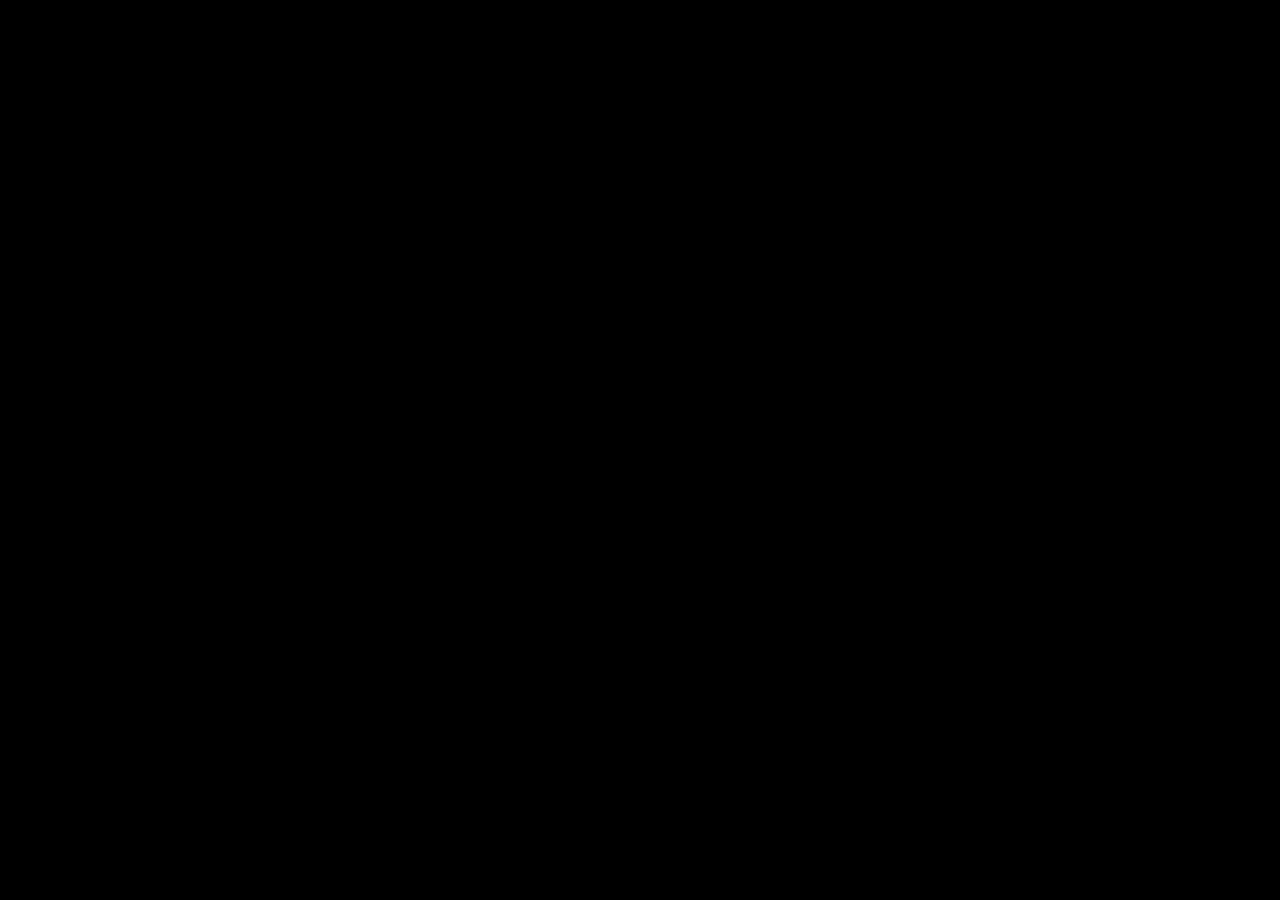
==== index.html @ 4afe07ca "Gridline web build: new app icon Co-Authored-By: Claude Opus 5.5 <noreply@anthropic.com>" ====
<!DOCTYPE html>
<html lang="en">
	<head>
		<meta charset="utf-8">
		<meta name="viewport" content="width=device-width, user-scalable=no, initial-scale=1.0">
		<title>Gridline</title>
		<style>
html, body, #canvas {
	margin: 0;
	padding: 0;
	border: 0;
}

body {
	color: white;
	background-color: black;
	overflow: hidden;
	touch-action: none;
}

#canvas {
	display: block;
}

#canvas:focus {
	outline: none;
}

#status, #status-splash, #status-progress {
	position: absolute;
	left: 0;
	right: 0;
}

#status, #status-splash {
	top: 0;
	bottom: 0;
}

#status {
	background-color: #15151e;
	display: flex;
	flex-direction: column;
	justify-content: center;
	align-items: center;
	visibility: hidden;
}

#status-splash {
	max-height: 100%;
	max-width: 100%;
	margin: auto;
}

#status-splash.show-image--false {
	display: none;
}

#status-splash.fullsize--true {
	height: 100%;
	width: 100%;
	object-fit: contain;
}

#status-splash.use-filter--false {
	image-rendering: pixelated;
}

#status-progress, #status-notice {
	display: none;
}

#status-progress {
	bottom: 10%;
	width: 50%;
	margin: 0 auto;
}

#status-notice {
	background-color: #5b3943;
	border-radius: 0.5rem;
	border: 1px solid #9b3943;
	color: #e0e0e0;
	font-family: 'Noto Sans', 'Droid Sans', Arial, sans-serif;
	line-height: 1.3;
	margin: 0 2rem;
	overflow: hidden;
	padding: 1rem;
	text-align: center;
	z-index: 1;
}
		</style>
		<link id="-gd-engine-icon" rel="icon" type="image/png" href="index.icon.png" />
<link rel="apple-touch-icon" href="index.apple-touch-icon.png"/>
<link rel="manifest" href="index.manifest.json">

	</head>
	<body>
		<canvas id="canvas">
			Your browser does not support the canvas tag.
		</canvas>

		<noscript>
			Your browser does not support JavaScript.
		</noscript>

		<div id="status">
			<img id="status-splash" class="show-image--true fullsize--true use-filter--true" src="index.png" alt="">
			<progress id="status-progress"></progress>
			<div id="status-notice"></div>
		</div>

		<script src="index.js"></script>
		<script>
const GODOT_CONFIG = {"args":[],"canvasResizePolicy":2,"emscriptenPoolSize":8,"ensureCrossOriginIsolationHeaders":true,"executable":"index","experimentalVK":false,"fileSizes":{"index.pck":42041824,"index.wasm":39514754},"focusCanvas":true,"gdextensionLibs":[],"godotPoolSize":4,"serviceWorker":"index.service.worker.js"};
const GODOT_THREADS_ENABLED = false;
const engine = new Engine(GODOT_CONFIG);

(function () {
	const statusOverlay = document.getElementById('status');
	const statusProgress = document.getElementById('status-progress');
	const statusNotice = document.getElementById('status-notice');

	let initializing = true;
	let statusMode = '';

	function setStatusMode(mode) {
		if (statusMode === mode || !initializing) {
			return;
		}
		if (mode === 'hidden') {
			statusOverlay.remove();
			initializing = false;
			return;
		}
		statusOverlay.style.visibility = 'visible';
		statusProgress.style.display = mode === 'progress' ? 'block' : 'none';
		statusNotice.style.display = mode === 'notice' ? 'block' : 'none';
		statusMode = mode;
	}

	function setStatusNotice(text) {
		while (statusNotice.lastChild) {
			statusNotice.removeChild(statusNotice.lastChild);
		}
		const lines = text.split('\n');
		lines.forEach((line) => {
			statusNotice.appendChild(document.createTextNode(line));
			statusNotice.appendChild(document.createElement('br'));
		});
	}

	function displayFailureNotice(err) {
		console.error(err);
		if (err instanceof Error) {
			setStatusNotice(err.message);
		} else if (typeof err === 'string') {
			setStatusNotice(err);
		} else {
			setStatusNotice('An unknown error occurred.');
		}
		setStatusMode('notice');
		initializing = false;
	}

	const missing = Engine.getMissingFeatures({
		threads: GODOT_THREADS_ENABLED,
	});

	if (missing.length !== 0) {
		if (GODOT_CONFIG['serviceWorker'] && GODOT_CONFIG['ensureCrossOriginIsolationHeaders'] && 'serviceWorker' in navigator) {
			let serviceWorkerRegistrationPromise;
			try {
				serviceWorkerRegistrationPromise = navigator.serviceWorker.getRegistration();
			} catch (err) {
				serviceWorkerRegistrationPromise = Promise.reject(new Error('Service worker registration failed.'));
			}
			// There's a chance that installing the service worker would fix the issue
			Promise.race([
				serviceWorkerRegistrationPromise.then((registration) => {
					if (registration != null) {
						return Promise.reject(new Error('Service worker already exists.'));
					}
					return registration;
				}).then(() => engine.installServiceWorker()),
				// For some reason, `getRegistration()` can stall
				new Promise((resolve) => {
					setTimeout(() => resolve(), 2000);
				}),
			]).then(() => {
				// Reload if there was no error.
				window.location.reload();
			}).catch((err) => {
				console.error('Error while registering service worker:', err);
			});
		} else {
			// Display the message as usual
			const missingMsg = 'Error\nThe following features required to run Godot projects on the Web are missing:\n';
			displayFailureNotice(missingMsg + missing.join('\n'));
		}
	} else {
		setStatusMode('progress');
		engine.startGame({
			'onProgress': function (current, total) {
				if (current > 0 && total > 0) {
					statusProgress.value = current;
					statusProgress.max = total;
				} else {
					statusProgress.removeAttribute('value');
					statusProgress.removeAttribute('max');
				}
			},
		}).then(() => {
			setStatusMode('hidden');
		}, displayFailureNotice);
	}
}());
		</script>
	</body>
</html>
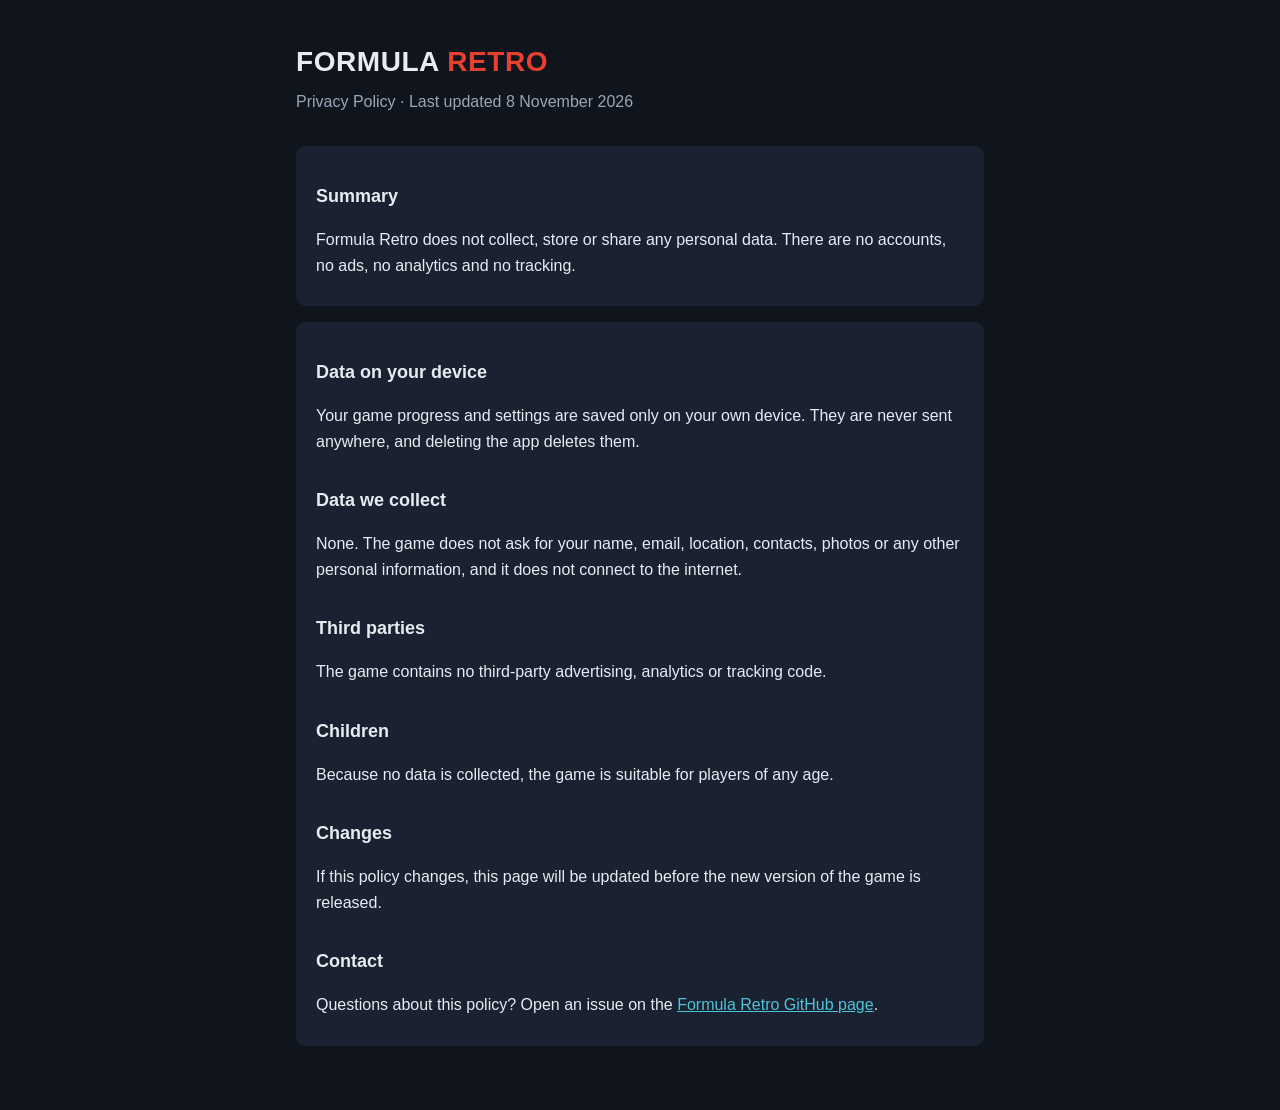
==== commit 16677d84: "Replace the web game with the privacy policy page Co-Authored-By: Claude Opus 5.5 <noreply@anthropic" ====
--- a/index.html
+++ b/index.html
@@ -1,221 +1,25 @@
-<!DOCTYPE html>
-<html lang="en">
-	<head>
-		<meta charset="utf-8">
-		<meta name="viewport" content="width=device-width, user-scalable=no, initial-scale=1.0">
-		<title>Gridline</title>
-		<style>
-html, body, #canvas {
-	margin: 0;
-	padding: 0;
-	border: 0;
-}
-
-body {
-	color: white;
-	background-color: black;
-	overflow: hidden;
-	touch-action: none;
-}
-
-#canvas {
-	display: block;
-}
-
-#canvas:focus {
-	outline: none;
-}
-
-#status, #status-splash, #status-progress {
-	position: absolute;
-	left: 0;
-	right: 0;
-}
-
-#status, #status-splash {
-	top: 0;
-	bottom: 0;
-}
-
-#status {
-	background-color: #15151e;
-	display: flex;
-	flex-direction: column;
-	justify-content: center;
-	align-items: center;
-	visibility: hidden;
-}
-
-#status-splash {
-	max-height: 100%;
-	max-width: 100%;
-	margin: auto;
-}
-
-#status-splash.show-image--false {
-	display: none;
-}
-
-#status-splash.fullsize--true {
-	height: 100%;
-	width: 100%;
-	object-fit: contain;
-}
-
-#status-splash.use-filter--false {
-	image-rendering: pixelated;
-}
-
-#status-progress, #status-notice {
-	display: none;
-}
-
-#status-progress {
-	bottom: 10%;
-	width: 50%;
-	margin: 0 auto;
-}
-
-#status-notice {
-	background-color: #5b3943;
-	border-radius: 0.5rem;
-	border: 1px solid #9b3943;
-	color: #e0e0e0;
-	font-family: 'Noto Sans', 'Droid Sans', Arial, sans-serif;
-	line-height: 1.3;
-	margin: 0 2rem;
-	overflow: hidden;
-	padding: 1rem;
-	text-align: center;
-	z-index: 1;
-}
-		</style>
-		<link id="-gd-engine-icon" rel="icon" type="image/png" href="index.icon.png" />
-<link rel="apple-touch-icon" href="index.apple-touch-icon.png"/>
-<link rel="manifest" href="index.manifest.json">
-
-	</head>
-	<body>
-		<canvas id="canvas">
-			Your browser does not support the canvas tag.
-		</canvas>
-
-		<noscript>
-			Your browser does not support JavaScript.
-		</noscript>
-
-		<div id="status">
-			<img id="status-splash" class="show-image--true fullsize--true use-filter--true" src="index.png" alt="">
-			<progress id="status-progress"></progress>
-			<div id="status-notice"></div>
-		</div>
-
-		<script src="index.js"></script>
-		<script>
-const GODOT_CONFIG = {"args":[],"canvasResizePolicy":2,"emscriptenPoolSize":8,"ensureCrossOriginIsolationHeaders":true,"executable":"index","experimentalVK":false,"fileSizes":{"index.pck":42041824,"index.wasm":39514754},"focusCanvas":true,"gdextensionLibs":[],"godotPoolSize":4,"serviceWorker":"index.service.worker.js"};
-const GODOT_THREADS_ENABLED = false;
-const engine = new Engine(GODOT_CONFIG);
-
-(function () {
-	const statusOverlay = document.getElementById('status');
-	const statusProgress = document.getElementById('status-progress');
-	const statusNotice = document.getElementById('status-notice');
-
-	let initializing = true;
-	let statusMode = '';
-
-	function setStatusMode(mode) {
-		if (statusMode === mode || !initializing) {
-			return;
-		}
-		if (mode === 'hidden') {
-			statusOverlay.remove();
-			initializing = false;
-			return;
-		}
-		statusOverlay.style.visibility = 'visible';
-		statusProgress.style.display = mode === 'progress' ? 'block' : 'none';
-		statusNotice.style.display = mode === 'notice' ? 'block' : 'none';
-		statusMode = mode;
-	}
-
-	function setStatusNotice(text) {
-		while (statusNotice.lastChild) {
-			statusNotice.removeChild(statusNotice.lastChild);
-		}
-		const lines = text.split('\n');
-		lines.forEach((line) => {
-			statusNotice.appendChild(document.createTextNode(line));
-			statusNotice.appendChild(document.createElement('br'));
-		});
-	}
-
-	function displayFailureNotice(err) {
-		console.error(err);
-		if (err instanceof Error) {
-			setStatusNotice(err.message);
-		} else if (typeof err === 'string') {
-			setStatusNotice(err);
-		} else {
-			setStatusNotice('An unknown error occurred.');
-		}
-		setStatusMode('notice');
-		initializing = false;
-	}
-
-	const missing = Engine.getMissingFeatures({
-		threads: GODOT_THREADS_ENABLED,
-	});
-
-	if (missing.length !== 0) {
-		if (GODOT_CONFIG['serviceWorker'] && GODOT_CONFIG['ensureCrossOriginIsolationHeaders'] && 'serviceWorker' in navigator) {
-			let serviceWorkerRegistrationPromise;
-			try {
-				serviceWorkerRegistrationPromise = navigator.serviceWorker.getRegistration();
-			} catch (err) {
-				serviceWorkerRegistrationPromise = Promise.reject(new Error('Service worker registration failed.'));
-			}
-			// There's a chance that installing the service worker would fix the issue
-			Promise.race([
-				serviceWorkerRegistrationPromise.then((registration) => {
-					if (registration != null) {
-						return Promise.reject(new Error('Service worker already exists.'));
-					}
-					return registration;
-				}).then(() => engine.installServiceWorker()),
-				// For some reason, `getRegistration()` can stall
-				new Promise((resolve) => {
-					setTimeout(() => resolve(), 2000);
-				}),
-			]).then(() => {
-				// Reload if there was no error.
-				window.location.reload();
-			}).catch((err) => {
-				console.error('Error while registering service worker:', err);
-			});
-		} else {
-			// Display the message as usual
-			const missingMsg = 'Error\nThe following features required to run Godot projects on the Web are missing:\n';
-			displayFailureNotice(missingMsg + missing.join('\n'));
-		}
-	} else {
-		setStatusMode('progress');
-		engine.startGame({
-			'onProgress': function (current, total) {
-				if (current > 0 && total > 0) {
-					statusProgress.value = current;
-					statusProgress.max = total;
-				} else {
-					statusProgress.removeAttribute('value');
-					statusProgress.removeAttribute('max');
-				}
-			},
-		}).then(() => {
-			setStatusMode('hidden');
-		}, displayFailureNotice);
-	}
-}());
-		</script>
-	</body>
-</html>
-
+<!doctype html>
+<html lang="en"><head><meta charset="utf-8"><meta name="viewport" content="width=device-width,initial-scale=1">
+<title>Formula Retro Privacy Policy</title><link rel="stylesheet" href="style.css"></head>
+<body><main>
+<h1>FORMULA <span>RETRO</span></h1>
+<p class="sub">Privacy Policy · Last updated 8 November 2026</p>
+<section>
+<h2>Summary</h2>
+<p>Formula Retro does not collect, store or share any personal data. There are no accounts, no ads, no analytics and no tracking.</p>
+</section>
+<section>
+<h2>Data on your device</h2>
+<p>Your game progress and settings are saved only on your own device. They are never sent anywhere, and deleting the app deletes them.</p>
+<h2>Data we collect</h2>
+<p>None. The game does not ask for your name, email, location, contacts, photos or any other personal information, and it does not connect to the internet.</p>
+<h2>Third parties</h2>
+<p>The game contains no third-party advertising, analytics or tracking code.</p>
+<h2>Children</h2>
+<p>Because no data is collected, the game is suitable for players of any age.</p>
+<h2>Changes</h2>
+<p>If this policy changes, this page will be updated before the new version of the game is released.</p>
+<h2>Contact</h2>
+<p>Questions about this policy? Open an issue on the <a href="https://github.com/Nishanth-S-S/Retro_F1/issues">Formula Retro GitHub page</a>.</p>
+</section>
+</main></body></html>
--- a/style.css
+++ b/style.css
@@ -0,0 +1,12 @@
+:root{--bg:#10141c;--panel:#1a2130;--ink:#e8ecf2;--muted:#9aa6b8;--accent:#e8402e;--link:#4fc3d9}
+*{box-sizing:border-box}
+body{margin:0;background:var(--bg);color:var(--ink);font:16px/1.6 -apple-system,BlinkMacSystemFont,"Segoe UI",Roboto,sans-serif}
+main{max-width:720px;margin:0 auto;padding:40px 16px 64px}
+h1{font-size:28px;margin:0 0 4px;letter-spacing:.02em}
+h1 span{color:var(--accent)}
+.sub{color:var(--muted);margin:0 0 32px}
+h2{font-size:18px;margin:32px 0 8px}
+section{background:var(--panel);border-radius:10px;padding:4px 20px 12px;margin-top:16px}
+a{color:var(--link)}
+.btn{display:inline-block;background:var(--accent);color:#fff;text-decoration:none;padding:10px 18px;border-radius:8px;font-weight:600;margin-top:8px}
+footer{color:var(--muted);font-size:14px;margin-top:40px}
